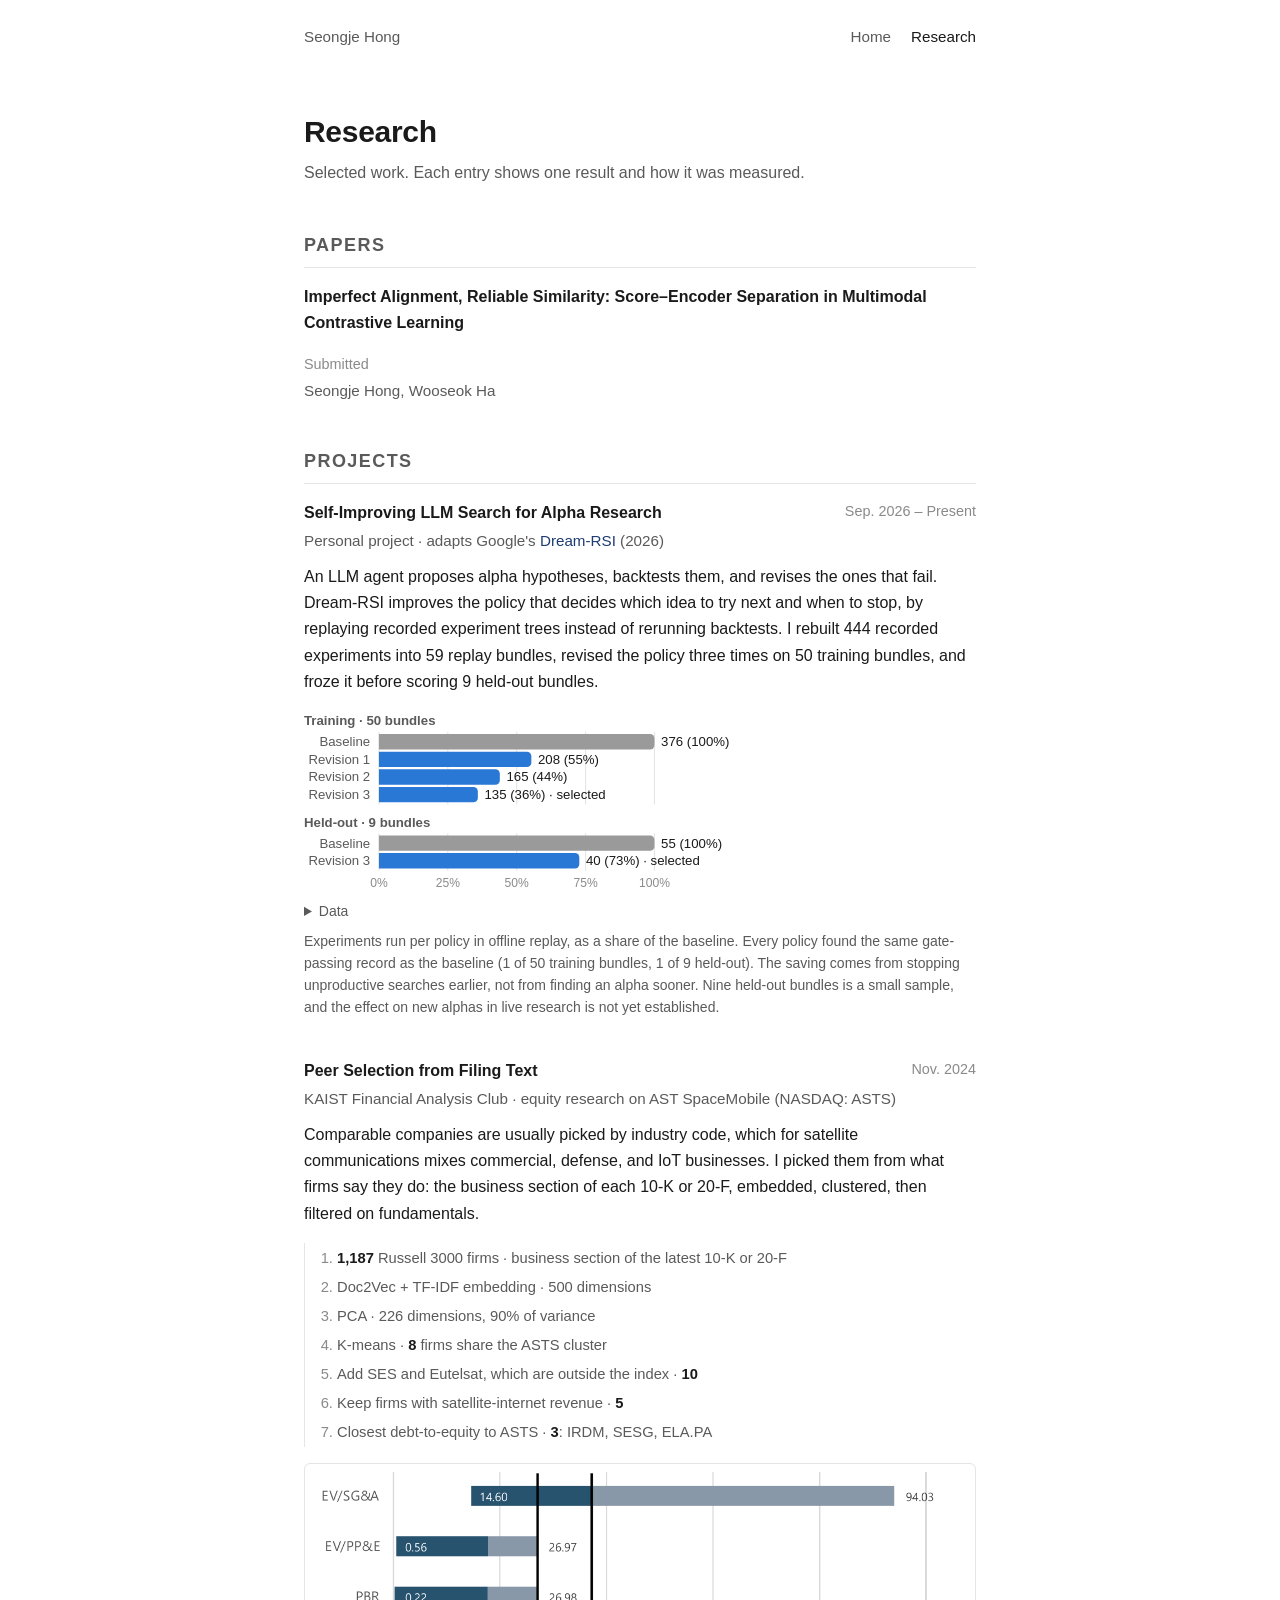
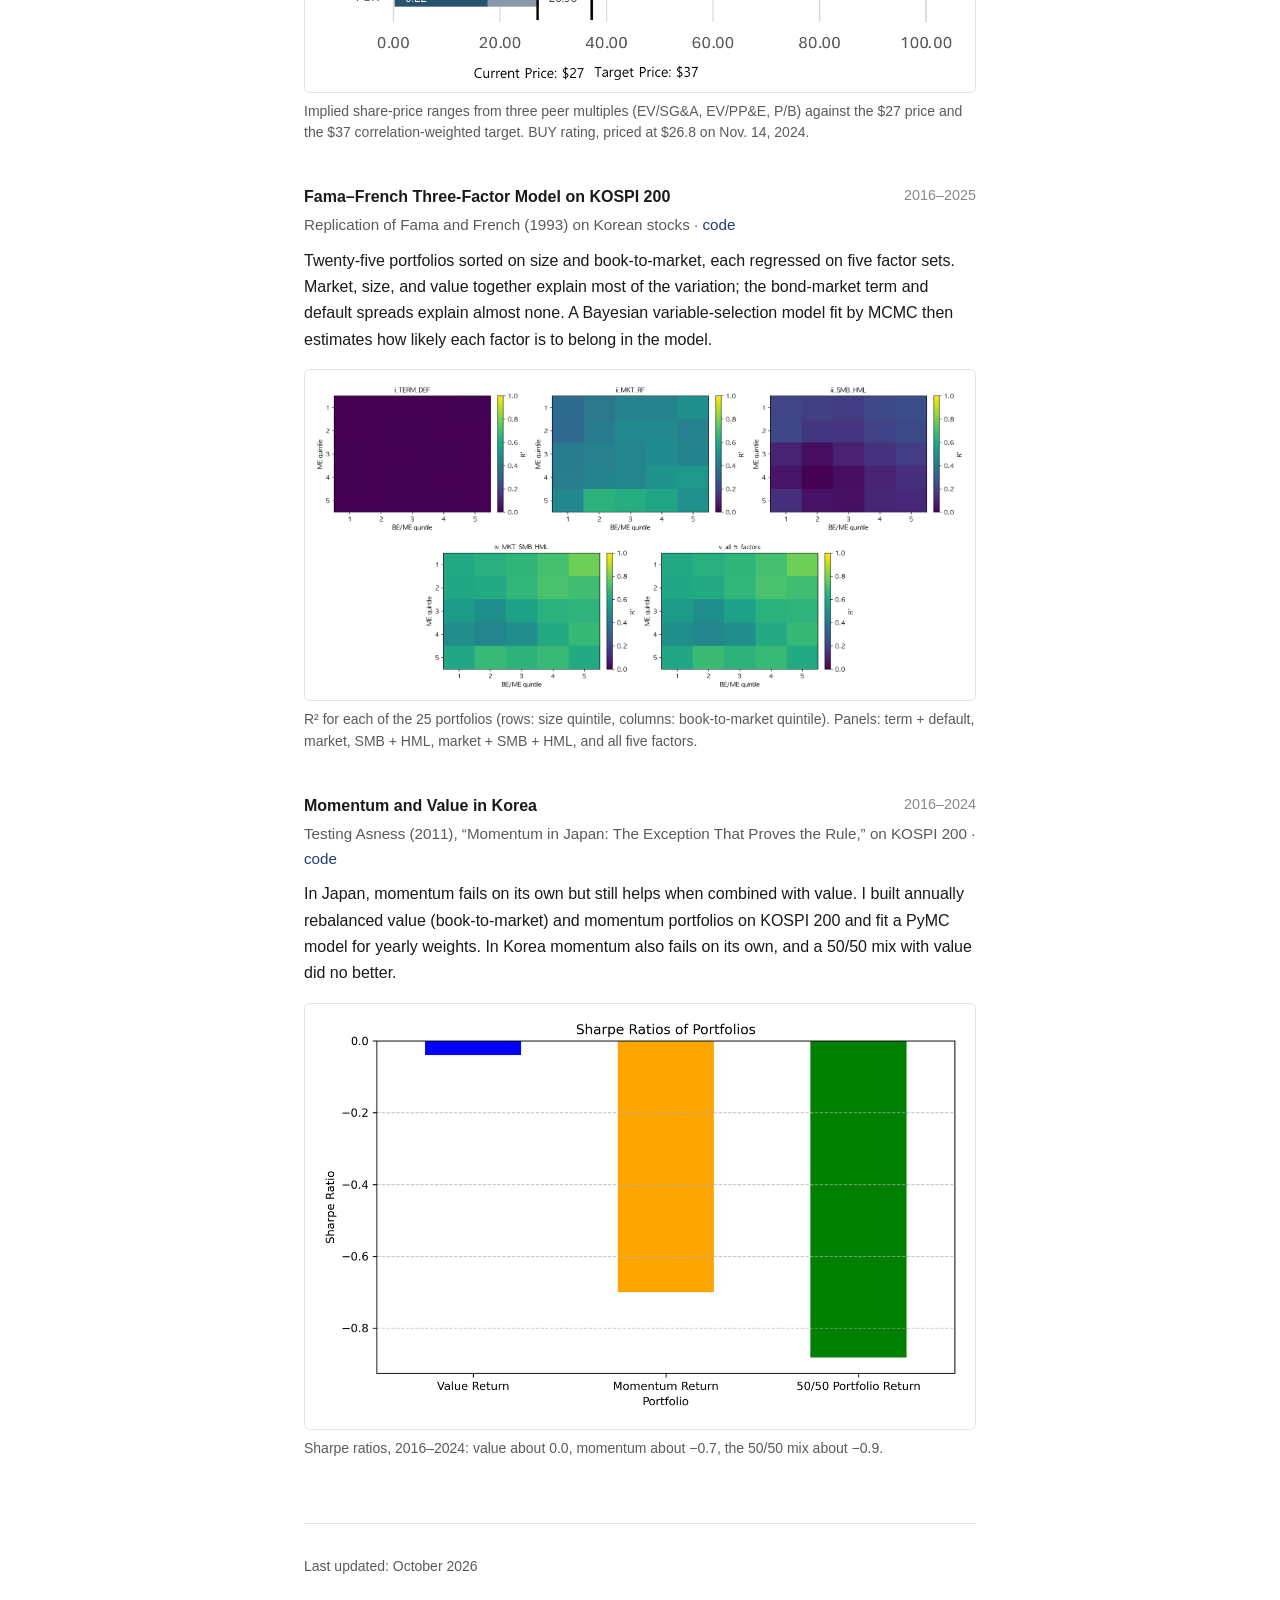
==== research.html @ 371ba17b "Add Research page with project figures research.html lists the submitted paper and four project card" ====
<!doctype html>
<html lang="en">
<head>
  <meta charset="utf-8">
  <meta name="viewport" content="width=device-width, initial-scale=1">
  <title>Research &middot; Seongje Hong</title>
  <meta name="description" content="Research by Seongje Hong. Selected work. Each entry shows one result and how it was measured.">
  <link rel="stylesheet" href="style.css">
</head>
<body>
  <nav class="site-nav">
    <a href="index.html">Seongje Hong</a>
    <ul>
      <li><a href="index.html">Home</a></li>
      <li><a href="research.html" aria-current="page">Research</a></li>
    </ul>
  </nav>
  <main>
    <header>
      <h1>Research</h1>
      <p class="dim">Selected work. Each entry shows one result and how it was measured.</p>
    </header>

    <section>
      <h2>Papers</h2>
      <article class="entry">
        <div class="entry-head">
          <span class="entry-title">Imperfect Alignment, Reliable Similarity: Score&ndash;Encoder Separation in Multimodal Contrastive Learning</span>
          <span class="entry-meta">Submitted</span>
        </div>
        <div class="entry-sub">Seongje Hong, Wooseok Ha</div>
      </article>
    </section>

    <section>
      <h2>Projects</h2>
      <article class="entry project">
        <div class="entry-head">
          <span class="entry-title">Self-Improving LLM Search for Alpha Research</span>
          <span class="entry-meta">Sep. 2026 &ndash; Present</span>
        </div>
        <div class="entry-sub">Personal project &middot; adapts Google's <a href="https://arxiv.org/abs/2609.14858" target="_blank" rel="noopener">Dream-RSI</a> (2026)</div>
        <p>An LLM agent proposes alpha hypotheses, backtests them, and revises the ones that fail. Dream-RSI improves the policy that decides which idea to try next and when to stop, by replaying recorded experiment trees instead of rerunning backtests. I rebuilt 444 recorded experiments into 59 replay bundles, revised the policy three times on 50 training bundles, and froze it before scoring 9 held-out bundles.</p>
        <figure>
          <svg class="chart" viewBox="0 0 392 164" role="img" aria-labelledby="rsi-chart-title rsi-chart-desc">
            <title id="rsi-chart-title">Experiments run per policy in offline replay, as a share of the baseline</title>
            <desc id="rsi-chart-desc">Training, 50 bundles: Baseline 376 (100%); Revision 1 208 (55%); Revision 2 165 (44%); Revision 3 135 (36%), selected. Held-out, 9 bundles: Baseline 55 (100%); Revision 3 40 (73%), selected.</desc>
            <path class="grid" d="M68 18V84M68 110V144M130.5 18V84M130.5 110V144M193 18V84M193 110V144M255.5 18V84M255.5 110V144M318 18V84M318 110V144"/>
            <text class="tick" x="68" y="159" text-anchor="middle">0%</text>
            <text class="tick" x="130.5" y="159" text-anchor="middle">25%</text>
            <text class="tick" x="193" y="159" text-anchor="middle">50%</text>
            <text class="tick" x="255.5" y="159" text-anchor="middle">75%</text>
            <text class="tick" x="318" y="159" text-anchor="middle">100%</text>
            <text class="group" x="0" y="12">Training &middot; 50 bundles</text>
            <text x="60" y="31" text-anchor="end">Baseline</text>
            <path class="ref" d="M68 20H314A4 4 0 0 1 318 24V30A4 4 0 0 1 314 34H68Z"><title>Baseline: 376 experiments, 100% of baseline</title></path>
            <text class="value" x="324" y="31">376 (100%)</text>
            <text x="60" y="47" text-anchor="end">Revision 1</text>
            <path class="series" d="M68 36H202.3A4 4 0 0 1 206.3 40V46A4 4 0 0 1 202.3 50H68Z"><title>Revision 1: 208 experiments, 55% of baseline</title></path>
            <text class="value" x="212.3" y="47">208 (55%)</text>
            <text x="60" y="63" text-anchor="end">Revision 2</text>
            <path class="series" d="M68 52H173.7A4 4 0 0 1 177.7 56V62A4 4 0 0 1 173.7 66H68Z"><title>Revision 2: 165 experiments, 44% of baseline</title></path>
            <text class="value" x="183.7" y="63">165 (44%)</text>
            <text x="60" y="79" text-anchor="end">Revision 3</text>
            <path class="series" d="M68 68H153.75A4 4 0 0 1 157.75 72V78A4 4 0 0 1 153.75 82H68Z"><title>Revision 3 (selected): 135 experiments, 36% of baseline</title></path>
            <text class="value" x="163.75" y="79">135 (36%) &middot; selected</text>
            <text class="group" x="0" y="104">Held-out &middot; 9 bundles</text>
            <text x="60" y="123" text-anchor="end">Baseline</text>
            <path class="ref" d="M68 112H314A4 4 0 0 1 318 116V122A4 4 0 0 1 314 126H68Z"><title>Baseline: 55 experiments, 100% of baseline</title></path>
            <text class="value" x="324" y="123">55 (100%)</text>
            <text x="60" y="139" text-anchor="end">Revision 3</text>
            <path class="series" d="M68 128H245.825A4 4 0 0 1 249.825 132V138A4 4 0 0 1 245.825 142H68Z"><title>Revision 3 (selected): 40 experiments, 73% of baseline</title></path>
            <text class="value" x="255.825" y="139">40 (73%) &middot; selected</text>
          </svg>
          <details>
            <summary>Data</summary>
            <table>
              <thead>
                <tr><th>group</th><th>policy</th><th>experiments</th><th>share of baseline</th></tr>
              </thead>
              <tbody>
                <tr><td>Training, 50 bundles</td><td>Baseline</td><td>376</td><td>100%</td></tr>
                <tr><td>Training, 50 bundles</td><td>Revision 1</td><td>208</td><td>55%</td></tr>
                <tr><td>Training, 50 bundles</td><td>Revision 2</td><td>165</td><td>44%</td></tr>
                <tr><td>Training, 50 bundles</td><td>Revision 3 (selected)</td><td>135</td><td>36%</td></tr>
                <tr><td>Held-out, 9 bundles</td><td>Baseline</td><td>55</td><td>100%</td></tr>
                <tr><td>Held-out, 9 bundles</td><td>Revision 3 (selected)</td><td>40</td><td>73%</td></tr>
              </tbody>
            </table>
          </details>
          <figcaption>Experiments run per policy in offline replay, as a share of the baseline. Every policy found the same gate-passing record as the baseline (1 of 50 training bundles, 1 of 9 held-out). The saving comes from stopping unproductive searches earlier, not from finding an alpha sooner. Nine held-out bundles is a small sample, and the effect on new alphas in live research is not yet established.</figcaption>
        </figure>
      </article>

      <article class="entry project">
        <div class="entry-head">
          <span class="entry-title">Peer Selection from Filing Text</span>
          <span class="entry-meta">Nov. 2024</span>
        </div>
        <div class="entry-sub">KAIST Financial Analysis Club &middot; equity research on AST SpaceMobile (NASDAQ: ASTS)</div>
        <p>Comparable companies are usually picked by industry code, which for satellite communications mixes commercial, defense, and IoT businesses. I picked them from what firms say they do: the business section of each 10-K or 20-F, embedded, clustered, then filtered on fundamentals.</p>
        <figure>
          <ol class="pipeline">
            <li><b>1,187</b> Russell 3000 firms &middot; business section of the latest 10-K or 20-F</li>
            <li>Doc2Vec + TF-IDF embedding &middot; 500 dimensions</li>
            <li>PCA &middot; 226 dimensions, 90% of variance</li>
            <li>K-means &middot; <b>8</b> firms share the ASTS cluster</li>
            <li>Add SES and Eutelsat, which are outside the index &middot; <b>10</b></li>
            <li>Keep firms with satellite-internet revenue &middot; <b>5</b></li>
            <li>Closest debt-to-equity to ASTS &middot; <b>3</b>: IRDM, SESG, ELA.PA</li>
          </ol>
        </figure>
        <figure>
          <img src="assets/research/asts-football-field.png" alt="Football-field chart of implied ASTS share prices from EV/SG&amp;A, EV/PP&amp;E, and P/B multiples, with vertical lines at the current and target prices" width="1169" height="379">
          <figcaption>Implied share-price ranges from three peer multiples (EV/SG&amp;A, EV/PP&amp;E, P/B) against the $27 price and the $37 correlation-weighted target. BUY rating, priced at $26.8 on Nov. 14, 2024.</figcaption>
        </figure>
      </article>

      <article class="entry project">
        <div class="entry-head">
          <span class="entry-title">Fama&ndash;French Three-Factor Model on KOSPI 200</span>
          <span class="entry-meta">2016&ndash;2025</span>
        </div>
        <div class="entry-sub">Replication of Fama and French (1993) on Korean stocks &middot; <a href="https://github.com/WQGGSEY/FF2/tree/main/Fama_French_3_Factor_Model" target="_blank" rel="noopener">code</a></div>
        <p>Twenty-five portfolios sorted on size and book-to-market, each regressed on five factor sets. Market, size, and value together explain most of the variation; the bond-market term and default spreads explain almost none. A Bayesian variable-selection model fit by MCMC then estimates how likely each factor is to belong in the model.</p>
        <figure>
          <img src="assets/research/ff2-r2-heatmaps.png" alt="Five heatmaps of R&sup2; across the 25 size and book-to-market portfolios, one per factor set" width="1800" height="865">
          <figcaption>R&sup2; for each of the 25 portfolios (rows: size quintile, columns: book-to-market quintile). Panels: term + default, market, SMB + HML, market + SMB + HML, and all five factors.</figcaption>
        </figure>
      </article>

      <article class="entry project">
        <div class="entry-head">
          <span class="entry-title">Momentum and Value in Korea</span>
          <span class="entry-meta">2016&ndash;2024</span>
        </div>
        <div class="entry-sub">Testing Asness (2011), &ldquo;Momentum in Japan: The Exception That Proves the Rule,&rdquo; on KOSPI 200 &middot; <a href="https://github.com/WQGGSEY/FF2/tree/main/JPN_momentum_Failure" target="_blank" rel="noopener">code</a></div>
        <p>In Japan, momentum fails on its own but still helps when combined with value. I built annually rebalanced value (book-to-market) and momentum portfolios on KOSPI 200 and fit a PyMC model for yearly weights. In Korea momentum also fails on its own, and a 50/50 mix with value did no better.</p>
        <figure>
          <img src="assets/research/ff2-value-momentum-sharpe.png" alt="Bar chart of Sharpe ratios for the value, momentum, and 50/50 portfolios" width="1200" height="750">
          <figcaption>Sharpe ratios, 2016&ndash;2024: value about 0.0, momentum about &minus;0.7, the 50/50 mix about &minus;0.9.</figcaption>
        </figure>
      </article>
    </section>

    <footer>
      <p class="dim small">Last updated: October 2026</p>
    </footer>
  </main>
</body>
</html>
---- style.css ----
:root {
  --fg: #1a1a1a;
  --fg-dim: #5a5a5a;
  --fg-faint: #8a8a8a;
  --bg: #ffffff;
  --accent: #1f3b73;
  --rule: #e5e5e5;
  --max-width: 720px;
  --chart-series-1: #2a78d6;
  --chart-ref: #9a9a9a;
}

* { box-sizing: border-box; }

html, body {
  margin: 0;
  padding: 0;
  background: var(--bg);
  color: var(--fg);
  font-family: -apple-system, BlinkMacSystemFont, "SF Pro Text", "Inter", "Segoe UI", Roboto, "Helvetica Neue", Arial, sans-serif;
  font-size: 16px;
  line-height: 1.65;
  -webkit-font-smoothing: antialiased;
}

main {
  max-width: var(--max-width);
  margin: 4rem auto 6rem;
  padding: 0 1.5rem;
}

a {
  color: var(--accent);
  text-decoration: none;
  border-bottom: 1px solid transparent;
  transition: border-color 120ms ease;
}

a:hover {
  border-bottom-color: var(--accent);
}

h1, h2 {
  font-weight: 600;
  letter-spacing: -0.01em;
  margin: 0;
}

h1 {
  font-size: 1.875rem;
  line-height: 1.2;
}

h2 {
  font-size: 1.125rem;
  text-transform: uppercase;
  letter-spacing: 0.08em;
  color: var(--fg-dim);
  margin: 0 0 1rem;
  padding-bottom: 0.4rem;
  border-bottom: 1px solid var(--rule);
}

section {
  margin-top: 2.75rem;
}

.hero {
  display: flex;
  align-items: center;
  gap: 1.75rem;
  flex-wrap: wrap;
}

.avatar {
  width: 140px;
  height: 140px;
  object-fit: cover;
  object-position: center top;
  border-radius: 50%;
  background: #f3f3f3;
  flex-shrink: 0;
}

.hero-text {
  flex: 1 1 320px;
  min-width: 0;
}

.tagline {
  margin: 0.4rem 0 0.5rem;
  color: var(--fg-dim);
  font-size: 0.95rem;
}

.contact {
  margin: 0.25rem 0 0;
  font-size: 0.95rem;
}

p {
  margin: 0.65rem 0;
}

ul.plain {
  list-style: none;
  padding: 0;
  margin: 0.4rem 0;
}

ul.plain li {
  padding: 0.15rem 0;
}

.dim { color: var(--fg-dim); }
.small { font-size: 0.875rem; }

.entry {
  margin-bottom: 1.1rem;
}

.entry-head {
  display: flex;
  justify-content: space-between;
  gap: 1rem;
  flex-wrap: wrap;
}

.entry-title {
  font-weight: 600;
}

.entry-meta {
  color: var(--fg-faint);
  font-size: 0.9rem;
  white-space: nowrap;
}

.entry-sub {
  color: var(--fg-dim);
  font-size: 0.95rem;
  margin-top: 0.1rem;
}

.entry ul.plain.dim li {
  font-size: 0.92rem;
  color: var(--fg-dim);
}

footer {
  margin-top: 4rem;
  padding-top: 1.25rem;
  border-top: 1px solid var(--rule);
  color: var(--fg-faint);
}

@media (max-width: 520px) {
  main { margin: 2.5rem auto 4rem; padding: 0 1.1rem; }
  .hero { gap: 1.1rem; }
  .avatar { width: 110px; height: 110px; }
  h1 { font-size: 1.5rem; }
  .entry-meta { white-space: normal; }
}

@media (prefers-color-scheme: dark) {
  :root {
    --fg: #e8e8e8;
    --fg-dim: #a0a0a0;
    --fg-faint: #777777;
    --bg: #0e0e0e;
    --accent: #8db4ff;
    --rule: #2a2a2a;
    --chart-series-1: #3987e5;
    --chart-ref: #6f6f6f;
  }
  .avatar { background: #1a1a1a; }
}

.site-nav {
  display: flex;
  justify-content: space-between;
  align-items: baseline;
  flex-wrap: wrap;
  gap: 0.5rem 1rem;
  max-width: var(--max-width);
  margin: 0 auto;
  padding: 1.5rem 1.5rem 0;
  font-size: 0.95rem;
}

.site-nav ul {
  display: flex;
  gap: 1.25rem;
  list-style: none;
  margin: 0;
  padding: 0;
}

.site-nav a {
  color: var(--fg-dim);
}

.site-nav a:hover {
  border-bottom-color: var(--fg-dim);
}

.site-nav a[aria-current="page"] {
  color: var(--fg);
}

.project {
  margin-bottom: 2.5rem;
}

.project figure {
  margin: 1rem 0 0;
}

figure img {
  display: block;
  max-width: 100%;
  height: auto;
  padding: 0.5rem;
  background: #ffffff;
  border: 1px solid var(--rule);
  border-radius: 6px;
}

figcaption {
  margin-top: 0.5rem;
  font-size: 0.875rem;
  line-height: 1.55;
  color: var(--fg-dim);
}

.chart {
  display: block;
  width: 100%;
  max-width: 27rem;
  height: auto;
}

.chart text {
  font-size: 12px;
  fill: var(--fg-dim);
}

.chart .group { font-weight: 600; }
.chart .value { fill: var(--fg); }
.chart .tick { font-size: 11px; fill: var(--fg-faint); }
.chart .grid { fill: none; stroke: var(--rule); }
.chart .ref { fill: var(--chart-ref); }
.chart .series { fill: var(--chart-series-1); }

.pipeline {
  margin: 0;
  padding-left: 2rem;
  border-left: 1px solid var(--rule);
  font-size: 0.92rem;
  color: var(--fg-dim);
}

.pipeline li {
  padding: 0.15rem 0;
}

.pipeline li::marker {
  color: var(--fg-faint);
}

.pipeline b {
  font-weight: 600;
  color: var(--fg);
}

.project details {
  margin-top: 0.5rem;
  font-size: 0.875rem;
}

.project summary {
  cursor: pointer;
  color: var(--fg-dim);
}

.project table {
  margin-top: 0.5rem;
  border-collapse: collapse;
  font-variant-numeric: tabular-nums;
}

.project th,
.project td {
  padding: 0.2rem 0.75rem 0.2rem 0;
  text-align: left;
  border-bottom: 1px solid var(--rule);
}

.project th {
  font-weight: 600;
  color: var(--fg-dim);
}

@media (max-width: 520px) {
  .site-nav { padding: 1.1rem 1.1rem 0; }
}
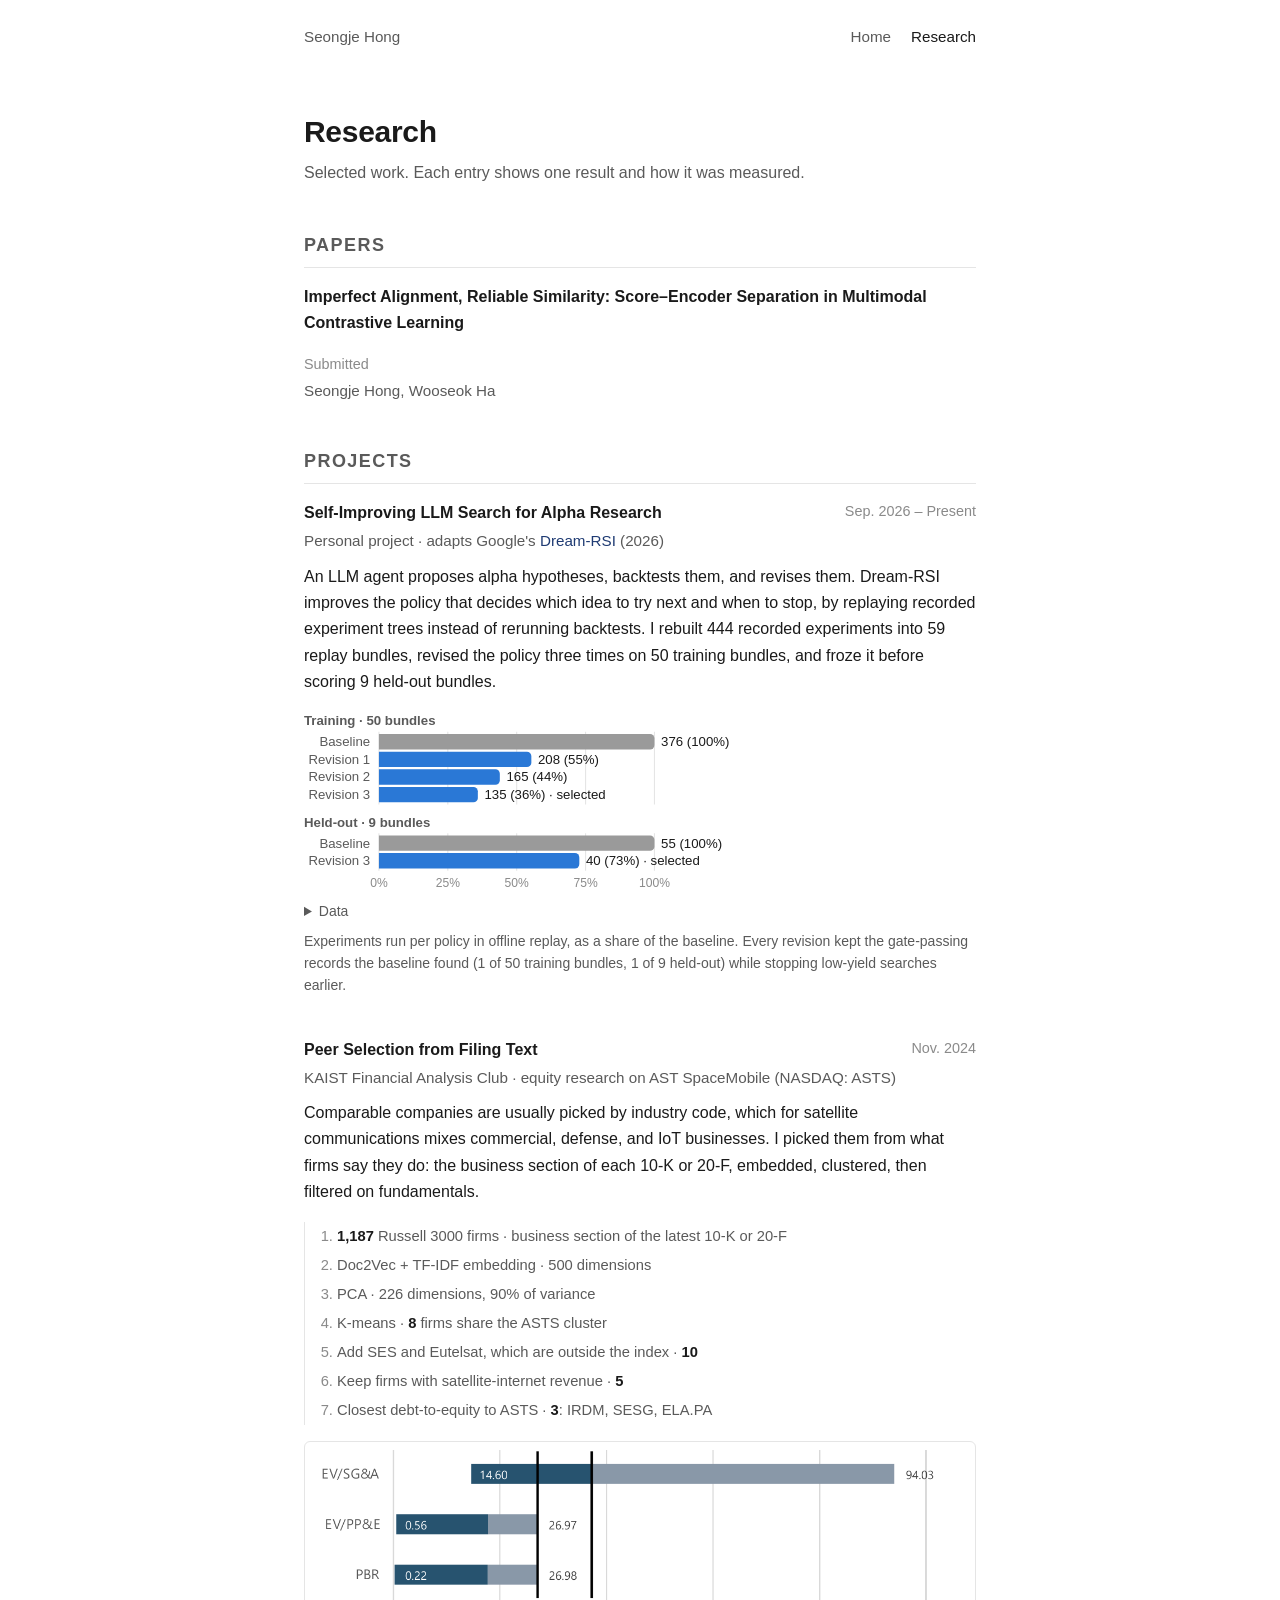
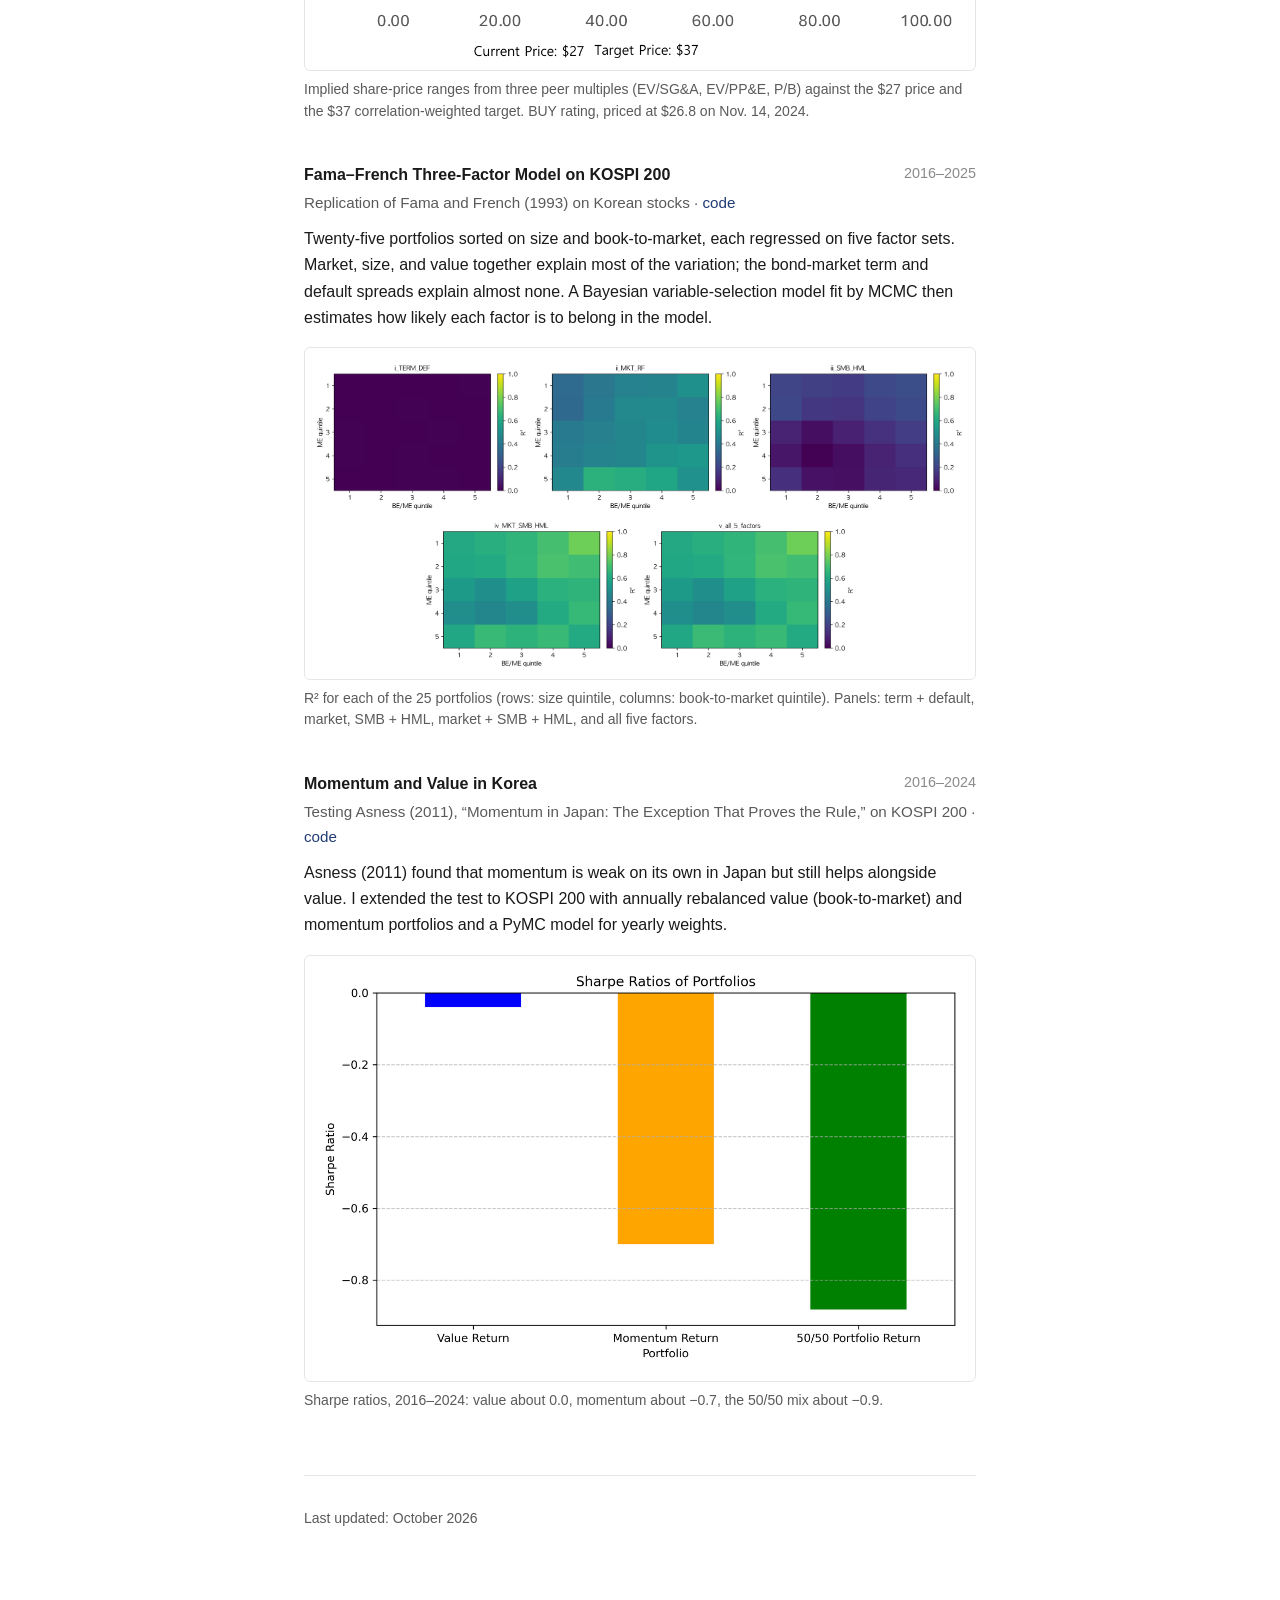
==== commit 6cc9618c: "Reword Research captions to state results directly Co-Authored-By: Claude Opus 5.5 <noreply@anthropi" ====
--- a/research.html
+++ b/research.html
@@ -40,7 +40,7 @@
           <span class="entry-meta">Sep. 2026 &ndash; Present</span>
         </div>
         <div class="entry-sub">Personal project &middot; adapts Google's <a href="https://arxiv.org/abs/2609.14858" target="_blank" rel="noopener">Dream-RSI</a> (2026)</div>
-        <p>An LLM agent proposes alpha hypotheses, backtests them, and revises the ones that fail. Dream-RSI improves the policy that decides which idea to try next and when to stop, by replaying recorded experiment trees instead of rerunning backtests. I rebuilt 444 recorded experiments into 59 replay bundles, revised the policy three times on 50 training bundles, and froze it before scoring 9 held-out bundles.</p>
+        <p>An LLM agent proposes alpha hypotheses, backtests them, and revises them. Dream-RSI improves the policy that decides which idea to try next and when to stop, by replaying recorded experiment trees instead of rerunning backtests. I rebuilt 444 recorded experiments into 59 replay bundles, revised the policy three times on 50 training bundles, and froze it before scoring 9 held-out bundles.</p>
         <figure>
           <svg class="chart" viewBox="0 0 392 164" role="img" aria-labelledby="rsi-chart-title rsi-chart-desc">
             <title id="rsi-chart-title">Experiments run per policy in offline replay, as a share of the baseline</title>
@@ -88,7 +88,7 @@
               </tbody>
             </table>
           </details>
-          <figcaption>Experiments run per policy in offline replay, as a share of the baseline. Every policy found the same gate-passing record as the baseline (1 of 50 training bundles, 1 of 9 held-out). The saving comes from stopping unproductive searches earlier, not from finding an alpha sooner. Nine held-out bundles is a small sample, and the effect on new alphas in live research is not yet established.</figcaption>
+          <figcaption>Experiments run per policy in offline replay, as a share of the baseline. Every revision kept the gate-passing records the baseline found (1 of 50 training bundles, 1 of 9 held-out) while stopping low-yield searches earlier.</figcaption>
         </figure>
       </article>
 
@@ -135,7 +135,7 @@
           <span class="entry-meta">2016&ndash;2024</span>
         </div>
         <div class="entry-sub">Testing Asness (2011), &ldquo;Momentum in Japan: The Exception That Proves the Rule,&rdquo; on KOSPI 200 &middot; <a href="https://github.com/WQGGSEY/FF2/tree/main/JPN_momentum_Failure" target="_blank" rel="noopener">code</a></div>
-        <p>In Japan, momentum fails on its own but still helps when combined with value. I built annually rebalanced value (book-to-market) and momentum portfolios on KOSPI 200 and fit a PyMC model for yearly weights. In Korea momentum also fails on its own, and a 50/50 mix with value did no better.</p>
+        <p>Asness (2011) found that momentum is weak on its own in Japan but still helps alongside value. I extended the test to KOSPI 200 with annually rebalanced value (book-to-market) and momentum portfolios and a PyMC model for yearly weights.</p>
         <figure>
           <img src="assets/research/ff2-value-momentum-sharpe.png" alt="Bar chart of Sharpe ratios for the value, momentum, and 50/50 portfolios" width="1200" height="750">
           <figcaption>Sharpe ratios, 2016&ndash;2024: value about 0.0, momentum about &minus;0.7, the 50/50 mix about &minus;0.9.</figcaption>
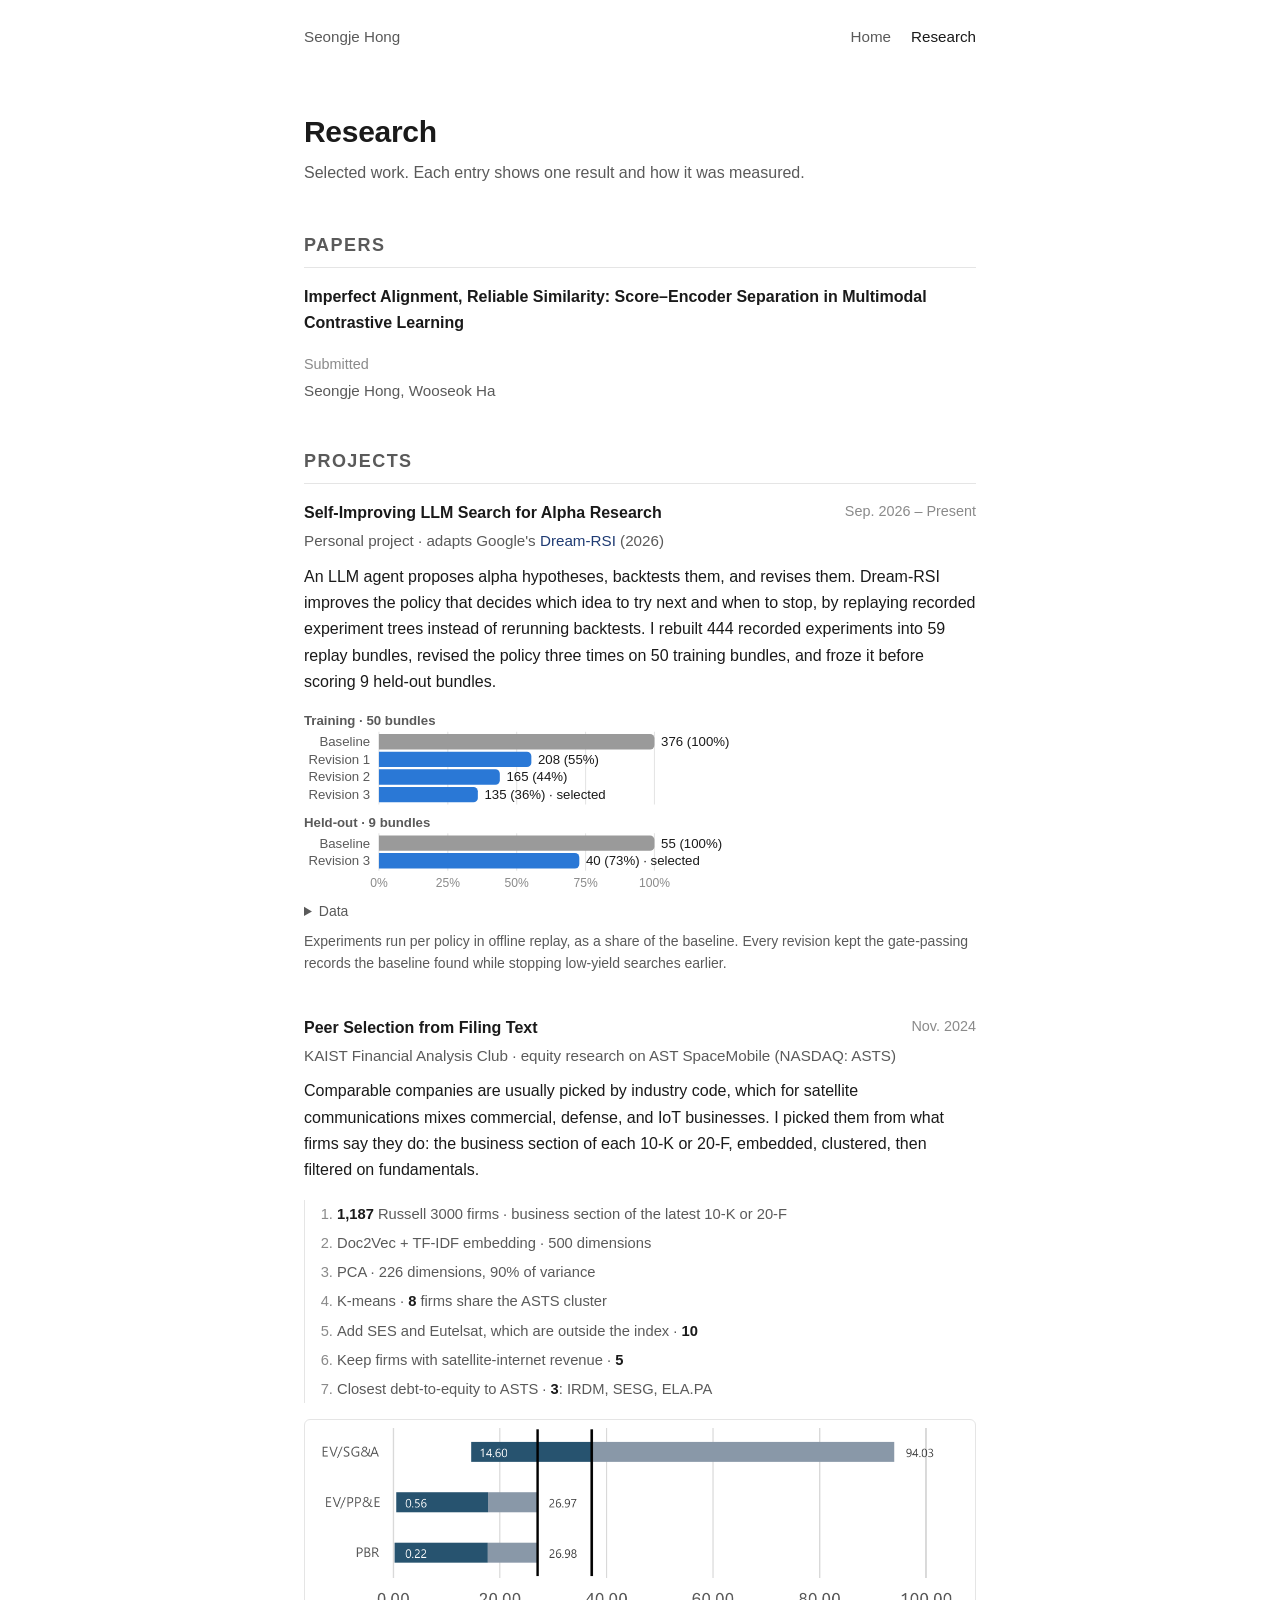
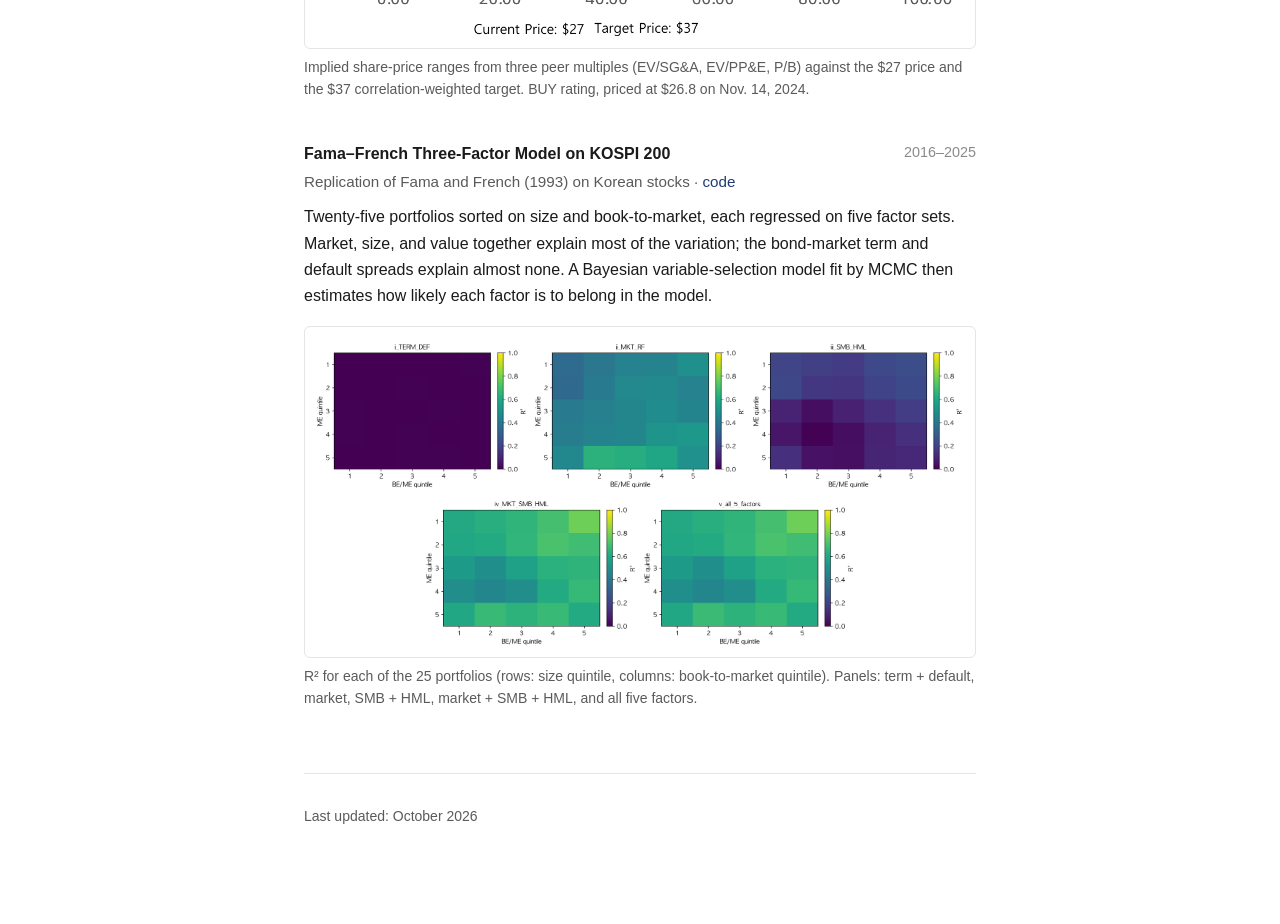
==== commit 5f4005ad: "Drop the momentum card and tighten Research and coursework copy Co-Authored-By: Claude Opus 5.5 <nor" ====
--- a/research.html
+++ b/research.html
@@ -88,7 +88,7 @@
               </tbody>
             </table>
           </details>
-          <figcaption>Experiments run per policy in offline replay, as a share of the baseline. Every revision kept the gate-passing records the baseline found (1 of 50 training bundles, 1 of 9 held-out) while stopping low-yield searches earlier.</figcaption>
+          <figcaption>Experiments run per policy in offline replay, as a share of the baseline. Every revision kept the gate-passing records the baseline found while stopping low-yield searches earlier.</figcaption>
         </figure>
       </article>
 
@@ -128,19 +128,6 @@
           <figcaption>R&sup2; for each of the 25 portfolios (rows: size quintile, columns: book-to-market quintile). Panels: term + default, market, SMB + HML, market + SMB + HML, and all five factors.</figcaption>
         </figure>
       </article>
-
-      <article class="entry project">
-        <div class="entry-head">
-          <span class="entry-title">Momentum and Value in Korea</span>
-          <span class="entry-meta">2016&ndash;2024</span>
-        </div>
-        <div class="entry-sub">Testing Asness (2011), &ldquo;Momentum in Japan: The Exception That Proves the Rule,&rdquo; on KOSPI 200 &middot; <a href="https://github.com/WQGGSEY/FF2/tree/main/JPN_momentum_Failure" target="_blank" rel="noopener">code</a></div>
-        <p>Asness (2011) found that momentum is weak on its own in Japan but still helps alongside value. I extended the test to KOSPI 200 with annually rebalanced value (book-to-market) and momentum portfolios and a PyMC model for yearly weights.</p>
-        <figure>
-          <img src="assets/research/ff2-value-momentum-sharpe.png" alt="Bar chart of Sharpe ratios for the value, momentum, and 50/50 portfolios" width="1200" height="750">
-          <figcaption>Sharpe ratios, 2016&ndash;2024: value about 0.0, momentum about &minus;0.7, the 50/50 mix about &minus;0.9.</figcaption>
-        </figure>
-      </article>
     </section>
 
     <footer>
